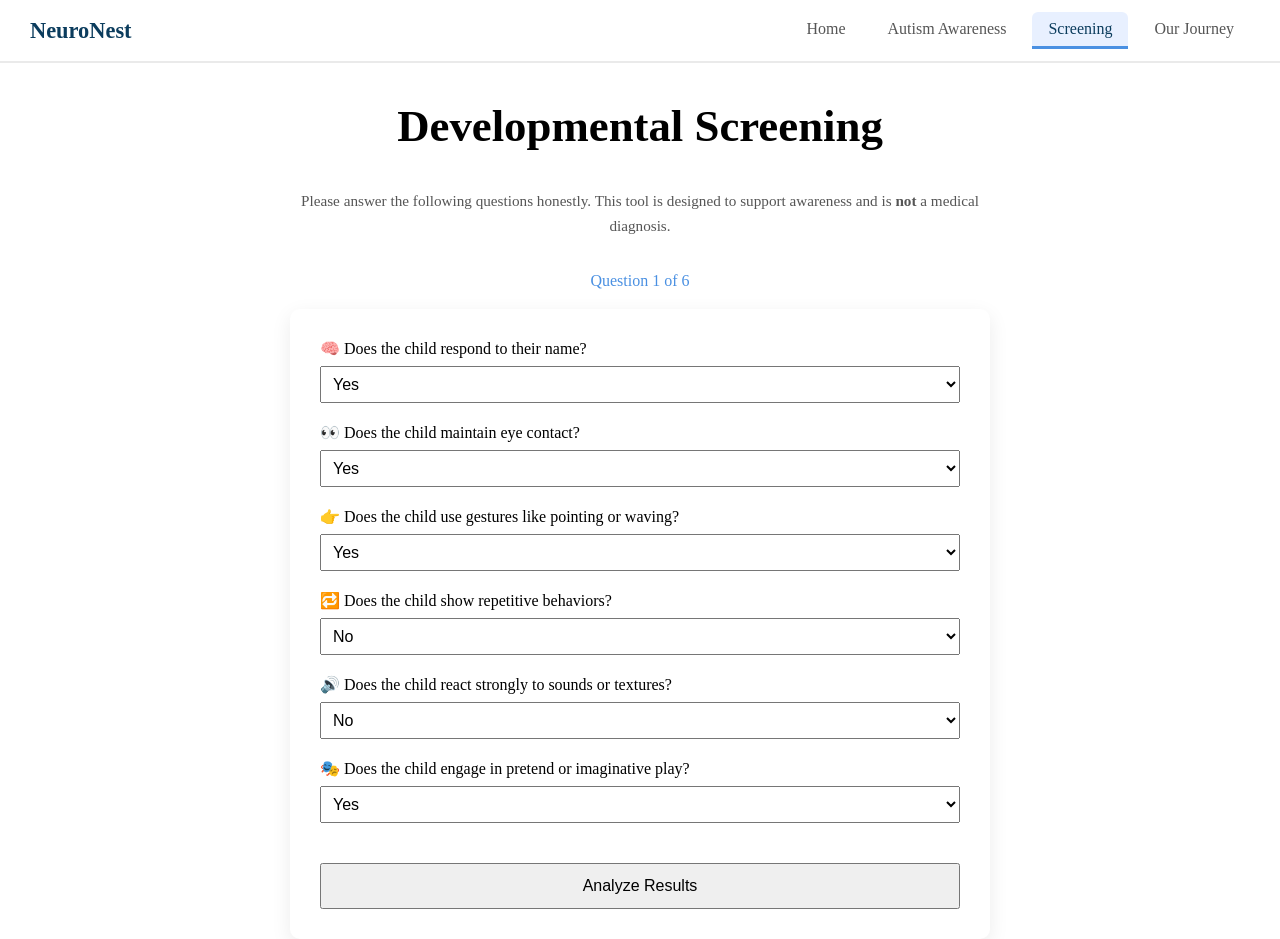
==== screening.html @ c6c1ac67 "New Changes" ====
<!DOCTYPE html>
<html lang="en">
<head>
  <meta charset="UTF-8">
  <meta name="viewport" content="width=device-width, initial-scale=1.0">
  <title>NeuroNest | Developmental Screening</title>
  <link rel="stylesheet" href="style.css">
</head>

<body>

  <!-- NAVBAR -->
  <nav class="navbar ribbon">
  <div class="logo">NeuroNest</div>

  <div class="tabs">
    <a href="index.html" class="tab">Home</a>
    <a href="autism.html" class="tab">Autism Awareness</a>
    <a href="screening.html" class="tab active">Screening</a>
    <a href="journey.html" class="tab">Our Journey</a>
  </div>
</nav>


  <!-- PAGE HEADER -->
  <section>
    <h1 style="text-align:center;">Developmental Screening</h1>
    <p class="screening-note">
      Please answer the following questions honestly.  
      This tool is designed to support awareness and is <strong>not</strong> a medical diagnosis.
    </p>
  </section>

  <!-- PROGRESS INDICATOR -->
  <p id="progressText" class="progress-text">Question 1 of 6</p>

  <!-- SCREENING FORM -->
  <form id="screeningForm" class="screening-form">

    <div class="question" data-step="1">
      <label>🧠 Does the child respond to their name?</label>
      <select id="q1">
        <option value="0">Yes</option>
        <option value="2">No</option>
      </select>
    </div>

    <div class="question" data-step="2">
      <label>👀 Does the child maintain eye contact?</label>
      <select id="q2">
        <option value="0">Yes</option>
        <option value="2">No</option>
      </select>
    </div>

    <div class="question" data-step="3">
      <label>👉 Does the child use gestures like pointing or waving?</label>
      <select id="q3">
        <option value="0">Yes</option>
        <option value="2">No</option>
      </select>
    </div>

    <div class="question" data-step="4">
      <label>🔁 Does the child show repetitive behaviors?</label>
      <select id="q4">
        <option value="0">No</option>
        <option value="2">Yes</option>
      </select>
    </div>

    <div class="question" data-step="5">
      <label>🔊 Does the child react strongly to sounds or textures?</label>
      <select id="q5">
        <option value="0">No</option>
        <option value="2">Yes</option>
      </select>
    </div>

    <div class="question" data-step="6">
      <label>🎭 Does the child engage in pretend or imaginative play?</label>
      <select id="q6">
        <option value="0">Yes</option>
        <option value="2">No</option>
      </select>
    </div>

    <button type="submit" class="btn">Analyze Results</button>

  </form>

  <!-- SCRIPT -->
  <script src="script.js"></script>

  <!-- PROGRESS LOGIC -->
  <script>
    const questions = document.querySelectorAll(".question");
    const progressText = document.getElementById("progressText");
    const total = questions.length;

  questions.forEach((question, index) => {
    const select = question.querySelector("select");

    // Update when user focuses or clicks into a question
    select.addEventListener("focus", () => {
      progressText.innerText = `Question ${index + 1} of ${total}`;
    });
  });
</script>

</body>
</html>
---- style.css ----
.dashboard {
  display: flex;
  justify-content: space-between;
  gap: 20px;
  margin: 40px auto;
  max-width: 900px;
}

.card {
  flex: 1;
  border: 1px solid #ccc;
  padding: 20px;
  border-radius: 6px;
  background: #ffffff;
  text-align: center;
}

.disclaimer {
  text-align: center;
  font-size: 0.9rem;
  color: #666;
  margin-top: 20px;
}

/* SCREENING PAGE STYLING */

.screening-note {
  max-width: 700px;
  margin: 10px auto 30px;
  font-size: 0.95rem;
  color: #555;
  text-align: center;
}

.screening-form {
  max-width: 700px;
  margin: 0 auto;
  background: #ffffff;
  padding: 30px;
  border-radius: 10px;
  box-shadow: 0 6px 20px rgba(0,0,0,0.08);
}

.question {
  display: flex;
  flex-direction: column;
  margin-bottom: 20px;
}

.question label {
  margin-bottom: 8px;
  font-weight: 500;
}

.question select {
  padding: 8px;
  font-size: 1rem;
}

.screening-form .btn {
  margin-top: 20px;
  width: 100%;
  padding: 12px;
  font-size: 1rem;
}

/* Progress text */
.progress-text {
  text-align: center;
  font-weight: 500;
  margin-bottom: 15px;
  color: #4a90e2;
}

/* Ribbon-style navbar */
.navbar.ribbon {
  display: flex;
  align-items: center;
  justify-content: space-between;
  padding: 12px 30px;
  background: #ffffff;
  border-bottom: 2px solid #eaeaea;
}

/* Logo */
.navbar .logo {
  font-size: 1.4rem;
  font-weight: 600;
  color: #0b3c5d;
}

/* Tabs container */
.tabs {
  display: flex;
  gap: 10px;
}

/* Individual tab */
.tab {
  padding: 8px 16px;
  text-decoration: none;
  color: #555;
  border-radius: 6px 6px 0 0; /* ribbon feel */
  font-weight: 500;
  transition: background 0.2s ease, color 0.2s ease;
}

/* Hover effect */
.tab:hover {
  background: #f0f6ff;
  color: #0b3c5d;
}

/* Active tab */
.tab.active {
  background: #e8f0ff;
  color: #0b3c5d;
  border-bottom: 3px solid #4a90e2;
}

.page-soft-bg {
  background: linear-gradient(to bottom, #e8f6f8, #ffffff);
  min-height: 100vh;
}

/* DASHBOARD PAGE STYLING */

.dashboard-body {
  padding: 40px 20px;
}

/* Header spacing */
.dashboard-header {
  text-align: center;
  margin-bottom: 40px;
}

.dashboard-header h1 {
  margin-bottom: 8px;
}

.dashboard-header p {
  color: #555;
  font-size: 0.95rem;
}

/* Card container */
.dashboard {
  max-width: 900px;
  margin: 0 auto;
  display: flex;
  flex-direction: column;
  gap: 30px; /* THIS creates breathing room */
}

/* Cards */
.card {
  background: #ffffff;
  padding: 28px;
  border-radius: 12px;
  box-shadow: 0 8px 24px rgba(0,0,0,0.08);
}

/* Wide cards (explanations) */
.card.wide {
  padding: 32px;
}

/* Emphasized values */
.big-text {
  font-size: 1.8rem;
  font-weight: 600;
  margin-top: 10px;
}

/* Observation list */
#explanationContainer li {
  margin-bottom: 10px;
  line-height: 1.5;
  color: #444;
}

/* Disclaimer */
.disclaimer {
  max-width: 900px;
  margin: 40px auto 0;
  text-align: center;
  font-size: 0.85rem;
  color: #666;
}

/* ---------- GLOBAL FIX ---------- */
* {
  box-sizing: border-box;
}

body {
  margin: 0;
  padding: 0;
  overflow-x: hidden;
}

/* ---------- CONTAINER ---------- */
.container {
  max-width: 1200px;
  padding: 0 16px;
  margin: auto;
}

/* ---------- TEXT SCALING ---------- */
h1 {
  font-size: clamp(1.8rem, 4vw, 2.8rem);
}

h2 {
  font-size: clamp(1.4rem, 3vw, 2rem);
}

p {
  font-size: 1rem;
  line-height: 1.6;
}

@media (max-width: 768px) {

  nav {
    flex-direction: column;
    gap: 10px;
  }

  section {
    padding: 40px 16px;
  }

  .hero {
    flex-direction: column;
    text-align: center;
  }

  .hero img {
    width: 100%;
    max-width: 300px;
    margin: auto;
  }

  button {
    width: 100%;
  }
}

@media (max-width: 1024px) {

  .hero {
    gap: 30px;
  }

  .cards {
    grid-template-columns: repeat(2, 1fr);
  }
}

.cards {
  display: grid;
  grid-template-columns: repeat(3, 1fr);
  gap: 20px;
}

@media (max-width: 768px) {
  .cards {
    grid-template-columns: 1fr;
  }
}
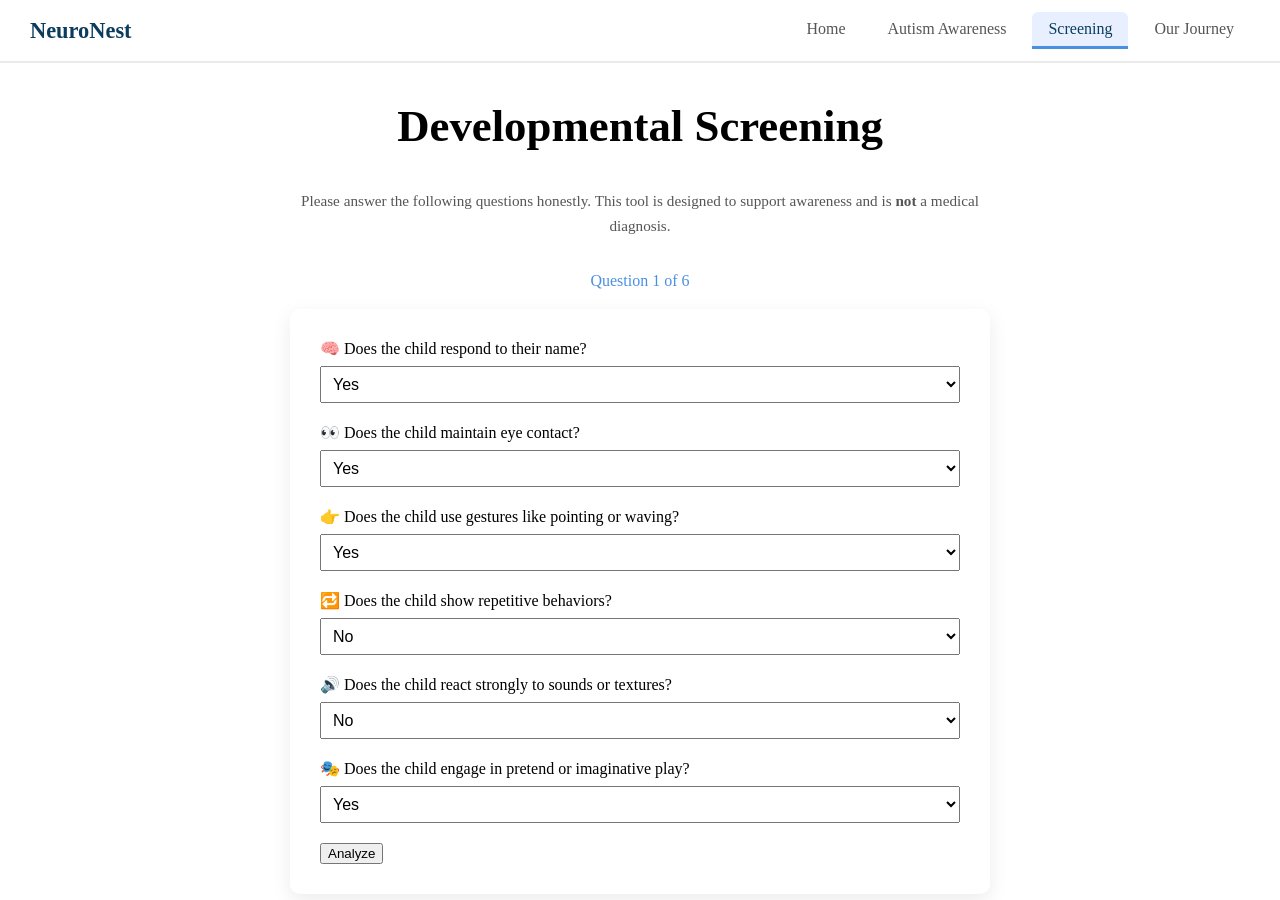
==== commit d66d3bc3: "n changes" ====
--- a/screening.html
+++ b/screening.html
@@ -85,7 +85,8 @@
       </select>
     </div>
 
-    <button type="submit" class="btn">Analyze Results</button>
+    <button type="submit">Analyze</button>
+
 
   </form>
 
